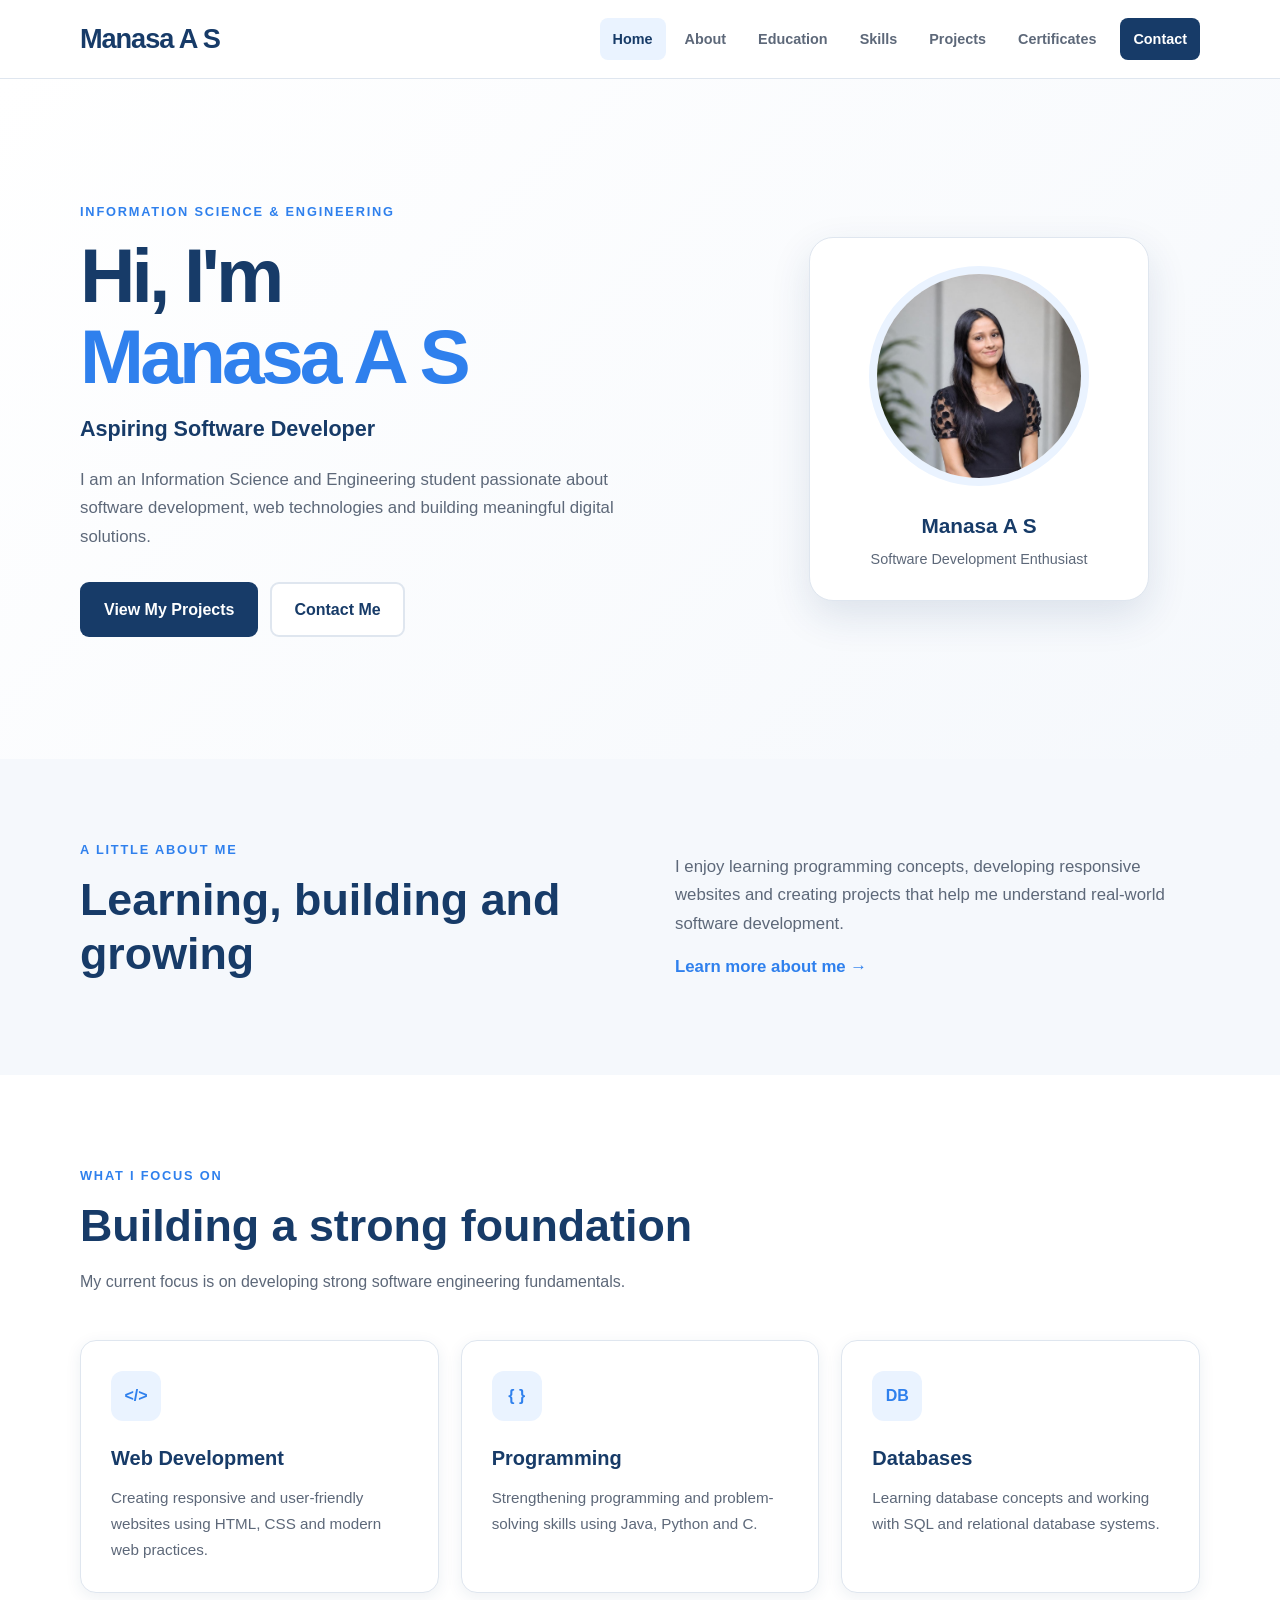
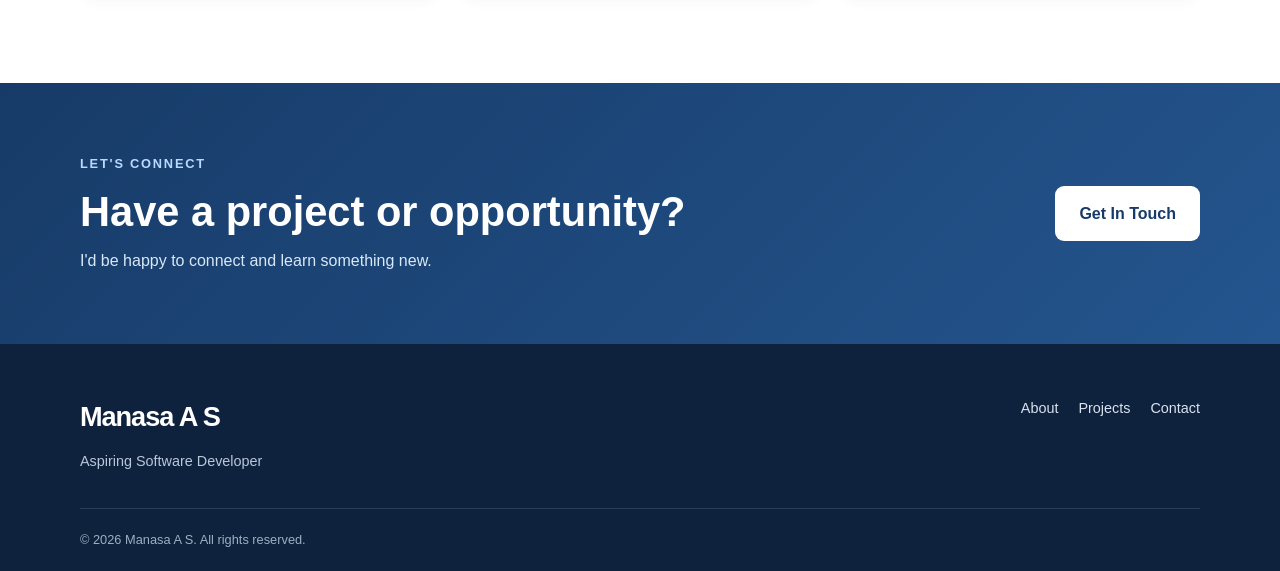
==== index.html @ eee05520 "create accessible portfolio" ====
<!DOCTYPE html>
<html lang="en">

<head>

    <!-- Basic Document Information -->
    <meta charset="UTF-8">

    <meta
        name="viewport"
        content="width=device-width, initial-scale=1.0">

    <meta
        name="description"
        content="Manasa A S - Information Science and Engineering student and aspiring software developer.">

    <meta
        name="author"
        content="Manasa A S">

    <meta
        name="robots"
        content="index, follow">

    <!-- Page Title -->
    <title>
        Manasa A S | Aspiring Software Developer
    </title>

    <!-- CSS -->
    <link
        rel="stylesheet"
        href="css/style.css">

</head>


<body>

    <!--
        Accessibility:
        Allows keyboard users to skip
        repetitive navigation.
    -->
    <a
        href="#main-content"
        class="skip-link">
        Skip to main content
    </a>


    <!-- ================= HEADER ================= -->

    <header class="site-header">

        <div class="container header-container">

            <!-- Logo -->

            <a
                href="index.html"
                class="logo"
                aria-label="Manasa A S - Home">

                Manasa A S<span> </span>

            </a>


            <!-- Mobile Menu Button -->

            <button
                type="button"
                class="menu-toggle"
                id="menu-toggle"
                aria-label="Open navigation menu"
                aria-expanded="false"
                aria-controls="main-navigation">

                <span></span>
                <span></span>
                <span></span>

            </button>


            <!-- Navigation -->

            <nav
                class="main-navigation"
                id="main-navigation"
                aria-label="Main navigation">

                <ul>

                    <li>
                        <a
                            href="index.html"
                            class="active"
                            aria-current="page">
                            Home
                        </a>
                    </li>

                    <li>
                        <a href="about.html">
                            About
                        </a>
                    </li>

                    <li>
                        <a href="education.html">
                            Education
                        </a>
                    </li>

                    <li>
                        <a href="skills.html">
                            Skills
                        </a>
                    </li>

                    <li>
                        <a href="projects.html">
                            Projects
                        </a>
                    </li>

                    <li>
                        <a href="certificates.html">
                            Certificates
                        </a>
                    </li>

                    <li>
                        <a
                            href="contact.html"
                            class="nav-contact">
                            Contact
                        </a>
                    </li>

                </ul>

            </nav>

        </div>

    </header>


    <!-- ================= MAIN ================= -->

    <main id="main-content">


        <!-- ================= HERO ================= -->

        <section
            class="hero section"
            aria-labelledby="hero-heading">

            <div class="container hero-container">


                <!-- Hero Content -->

                <div class="hero-content">

                    <p class="eyebrow">
                        INFORMATION SCIENCE & ENGINEERING
                    </p>


                    <h1 id="hero-heading">

                        Hi, I'm

                        <span>
                            Manasa A S
                        </span>

                    </h1>


                    <p class="hero-role">
                        Aspiring Software Developer
                    </p>


                    <p class="hero-description">

                        I am an Information Science and Engineering
                        student passionate about software development,
                        web technologies and building meaningful
                        digital solutions.

                    </p>


                    <div class="hero-buttons">

                        <a
                            href="projects.html"
                            class="btn btn-primary">

                            View My Projects

                        </a>


                        <a
                            href="contact.html"
                            class="btn btn-secondary">

                            Contact Me

                        </a>

                    </div>

                </div>


                <!-- Hero Image -->

                <div class="hero-visual">

                    <div class="profile-card">

                        <div class="profile-circle">

                            <img
                                src="images/profile.jpeg"
                                alt="Professional portrait of Manasa A S">

                        </div>


                        <div class="profile-info">

                            <h2>
                                Manasa A S
                            </h2>

                            <p>
                                Software Development Enthusiast
                            </p>

                        </div>

                    </div>

                </div>

            </div>

        </section>


        <!-- ================= INTRODUCTION ================= -->

        <section
            class="intro-section section-light"
            aria-labelledby="intro-heading">

            <div class="container intro-grid">


                <div>

                    <p class="section-label">
                        A LITTLE ABOUT ME
                    </p>

                    <h2 id="intro-heading">
                        Learning, building and growing
                    </h2>

                </div>


                <div>

                    <p>

                        I enjoy learning programming concepts,
                        developing responsive websites and
                        creating projects that help me understand
                        real-world software development.

                    </p>


                    <a
                        href="about.html"
                        class="text-link">

                        Learn more about me →

                    </a>

                </div>

            </div>

        </section>


        <!-- ================= FOCUS AREAS ================= -->

        <section
            class="section"
            aria-labelledby="focus-heading">

            <div class="container">


                <div class="section-heading">

                    <p class="section-label">
                        WHAT I FOCUS ON
                    </p>

                    <h2 id="focus-heading">
                        Building a strong foundation
                    </h2>

                    <p>
                        My current focus is on developing strong
                        software engineering fundamentals.
                    </p>

                </div>


                <div class="feature-grid">


                    <!-- Web Development -->

                    <article class="feature-card">

                        <div
                            class="feature-icon"
                            aria-hidden="true">

                            &lt;/&gt;

                        </div>


                        <h3>
                            Web Development
                        </h3>


                        <p>

                            Creating responsive and
                            user-friendly websites using
                            HTML, CSS and modern web practices.

                        </p>

                    </article>


                    <!-- Programming -->

                    <article class="feature-card">

                        <div
                            class="feature-icon"
                            aria-hidden="true">

                            { }

                        </div>


                        <h3>
                            Programming
                        </h3>


                        <p>

                            Strengthening programming and
                            problem-solving skills using
                            Java, Python and C.

                        </p>

                    </article>


                    <!-- Database -->

                    <article class="feature-card">

                        <div
                            class="feature-icon"
                            aria-hidden="true">

                            DB

                        </div>


                        <h3>
                            Databases
                        </h3>


                        <p>

                            Learning database concepts and
                            working with SQL and relational
                            database systems.

                        </p>

                    </article>

                </div>

            </div>

        </section>


        <!-- ================= CTA ================= -->

        <section
            class="cta-section"
            aria-labelledby="cta-heading">

            <div class="container cta-container">


                <div>

                    <p class="section-label">
                        LET'S CONNECT
                    </p>


                    <h2 id="cta-heading">
                        Have a project or opportunity?
                    </h2>


                    <p>
                        I'd be happy to connect and learn
                        something new.
                    </p>

                </div>


                <a
                    href="contact.html"
                    class="btn btn-light">

                    Get In Touch

                </a>

            </div>

        </section>

    </main>


    <!-- ================= FOOTER ================= -->

    <footer class="site-footer">

        <div class="container footer-container">


            <div>

                <a
                    href="index.html"
                    class="footer-logo">

                    Manasa A S<span></span>

                </a>


                <p>
                    Aspiring Software Developer
                </p>

            </div>


            <nav
                aria-label="Footer navigation">

                <ul class="footer-links">

                    <li>
                        <a href="about.html">
                            About
                        </a>
                    </li>

                    <li>
                        <a href="projects.html">
                            Projects
                        </a>
                    </li>

                    <li>
                        <a href="contact.html">
                            Contact
                        </a>
                    </li>

                </ul>

            </nav>

        </div>


        <div class="container copyright">

            <p>
                &copy; 2026 Manasa A S.
                All rights reserved.
            </p>

        </div>

    </footer>


    <!-- JavaScript -->

    <script src="js/script.js"></script>

</body>

</html>
---- css/style.css ----
/* =====================================================
   DESIGN SYSTEM
===================================================== */

:root {

    --primary: #173b68;

    --primary-dark: #102c4f;

    --accent: #2f80ed;

    --accent-light: #eaf3ff;

    --text: #172033;

    --text-light: #5d6879;

    --background: #ffffff;

    --background-soft: #f5f8fc;

    --border: #dfe6ef;

    --white: #ffffff;

    --shadow-sm:
        0 4px 16px rgba(23, 59, 104, 0.08);

    --shadow:
        0 15px 40px rgba(23, 59, 104, 0.12);

    --radius: 16px;

    --max-width: 1120px;

}


/* =====================================================
   RESET
===================================================== */

* {
    margin: 0;
    padding: 0;
    box-sizing: border-box;
}


html {
    scroll-behavior: smooth;
}


body {

    font-family:
        "Segoe UI",
        Roboto,
        Arial,
        sans-serif;

    color: var(--text);

    background: var(--background);

    line-height: 1.7;

    overflow-x: hidden;

}


img {
    max-width: 100%;
    display: block;
}


a {
    color: inherit;
    text-decoration: none;
}


ul {
    list-style: none;
}


button,
input,
textarea,
select {
    font: inherit;
}


/* =====================================================
   ACCESSIBILITY
===================================================== */

.skip-link {

    position: fixed;

    top: -100px;

    left: 20px;

    background: var(--primary);

    color: var(--white);

    padding: 12px 18px;

    border-radius: 8px;

    z-index: 9999;

    transition: top 0.2s ease;

}


.skip-link:focus {
    top: 20px;
}


a:focus-visible,
button:focus-visible,
input:focus-visible,
textarea:focus-visible,
select:focus-visible {

    outline: 3px solid var(--accent);

    outline-offset: 4px;

}


/* =====================================================
   CONTAINER
===================================================== */

.container {

    width: min(
        calc(100% - 40px),
        var(--max-width)
    );

    margin-inline: auto;

}


.section {
    padding: 90px 0;
}


.section-light {

    background:
        var(--background-soft);

    padding: 80px 0;

}


.section-label,
.eyebrow {

    color: var(--accent);

    font-size: 0.8rem;

    font-weight: 700;

    letter-spacing: 0.14em;

    margin-bottom: 12px;

}


.section-heading {

    max-width: 700px;

    margin-bottom: 45px;

}


.section-heading h2,
.intro-grid h2 {

    color: var(--primary);

    font-size:
        clamp(
            2rem,
            4vw,
            2.8rem
        );

    line-height: 1.2;

    margin-bottom: 15px;

}


.section-heading > p:last-child {

    color: var(--text-light);

}


/* =====================================================
   HEADER
===================================================== */

.site-header {

    position: sticky;

    top: 0;

    z-index: 1000;

    background:
        rgba(255, 255, 255, 0.96);

    backdrop-filter: blur(12px);

    border-bottom:
        1px solid var(--border);

}


.header-container {

    min-height: 78px;

    display: flex;

    align-items: center;

    justify-content: space-between;

    gap: 30px;

}


/* Logo */

.logo,
.footer-logo {

    font-size: 1.7rem;

    font-weight: 800;

    color: var(--primary);

    letter-spacing: -0.04em;

}


.logo span,
.footer-logo span {

    color: var(--accent);

}


/* Navigation */

.main-navigation ul {

    display: flex;

    align-items: center;

    gap: 6px;

}


.main-navigation a {

    display: block;

    padding: 9px 13px;

    color: var(--text-light);

    font-size: 0.9rem;

    font-weight: 600;

    border-radius: 8px;

    transition:
        color 0.2s ease,
        background 0.2s ease;

}


.main-navigation a:hover,
.main-navigation a.active {

    color: var(--primary);

    background: var(--accent-light);

}


.main-navigation .nav-contact {

    color: var(--white);

    background: var(--primary);

    margin-left: 5px;

}


.main-navigation .nav-contact:hover {

    color: var(--white);

    background: var(--primary-dark);

}


/* =====================================================
   MOBILE MENU
===================================================== */

.menu-toggle {

    display: none;

    width: 44px;

    height: 44px;

    border:
        1px solid var(--border);

    background: var(--white);

    border-radius: 10px;

    cursor: pointer;

    padding: 9px;

}


.menu-toggle span {

    display: block;

    height: 2px;

    margin: 5px 0;

    background: var(--primary);

    border-radius: 2px;

}


/* =====================================================
   HERO
===================================================== */

.hero {

    background:
        linear-gradient(
            135deg,
            #ffffff 0%,
            #f5f8fc 100%
        );

    min-height: 680px;

    display: flex;

    align-items: center;

}


.hero-container {

    display: grid;

    grid-template-columns:
        1.15fr
        0.85fr;

    align-items: center;

    gap: 80px;

}


.hero-content {
    max-width: 650px;
}


.hero h1 {

    color: var(--primary);

    font-size:
        clamp(
            2.8rem,
            6vw,
            4.8rem
        );

    line-height: 1.05;

    letter-spacing: -0.05em;

    margin-bottom: 15px;

}


.hero h1 span {

    color: var(--accent);

    display: block;

}


.hero-role {

    color: var(--primary);

    font-size: 1.35rem;

    font-weight: 700;

    margin-bottom: 18px;

}


.hero-description {

    color: var(--text-light);

    font-size: 1.05rem;

    max-width: 580px;

    margin-bottom: 30px;

}


/* =====================================================
   BUTTONS
===================================================== */

.hero-buttons {

    display: flex;

    flex-wrap: wrap;

    gap: 12px;

}


.btn {

    display: inline-flex;

    align-items: center;

    justify-content: center;

    min-height: 48px;

    padding: 12px 22px;

    border-radius: 9px;

    font-weight: 700;

    border: 2px solid transparent;

    transition:
        transform 0.2s ease,
        background 0.2s ease,
        color 0.2s ease;

}


.btn:hover {
    transform: translateY(-2px);
}


.btn-primary {

    background: var(--primary);

    color: var(--white);

}


.btn-primary:hover {

    background: var(--primary-dark);

}


.btn-secondary {

    color: var(--primary);

    background: var(--white);

    border-color: var(--border);

}


.btn-secondary:hover {

    border-color: var(--primary);

}


.btn-light {

    background: var(--white);

    color: var(--primary);

}


.btn-light:hover {

    background: var(--accent-light);

}


/* =====================================================
   PROFILE
===================================================== */

.hero-visual {

    display: flex;

    justify-content: center;

}


.profile-card {

    width: min(
        100%,
        340px
    );

    background: var(--white);

    padding: 28px;

    border:
        1px solid var(--border);

    border-radius: 24px;

    box-shadow: var(--shadow);

    text-align: center;

}


.profile-circle {

    width: 220px;

    height: 220px;

    margin:
        0 auto 22px;

    border-radius: 50%;

    overflow: hidden;

    background: var(--accent-light);

    border:
        8px solid var(--accent-light);

}


.profile-circle img {

    width: 100%;

    height: 100%;

    object-fit: cover;

}


.profile-info h2 {

    color: var(--primary);

    font-size: 1.3rem;

    margin-bottom: 4px;

}


.profile-info p {

    color: var(--text-light);

    font-size: 0.9rem;

}


/* =====================================================
   INTRODUCTION
===================================================== */

.intro-grid {

    display: grid;

    grid-template-columns:
        1fr
        1fr;

    gap: 70px;

    align-items: center;

}


.intro-grid > div:last-child {

    color: var(--text-light);

    font-size: 1.05rem;

}


.text-link {

    display: inline-block;

    color: var(--accent);

    font-weight: 700;

    margin-top: 15px;

}


.text-link:hover {
    text-decoration: underline;
}


/* =====================================================
   FEATURE CARDS
===================================================== */

.feature-grid {

    display: grid;

    grid-template-columns:
        repeat(3, 1fr);

    gap: 22px;

}


.feature-card {

    padding: 30px;

    background: var(--white);

    border:
        1px solid var(--border);

    border-radius: var(--radius);

    box-shadow: var(--shadow-sm);

    transition:
        transform 0.2s ease,
        box-shadow 0.2s ease;

}


.feature-card:hover {

    transform:
        translateY(-5px);

    box-shadow: var(--shadow);

}


.feature-icon {

    width: 50px;

    height: 50px;

    display: grid;

    place-items: center;

    background: var(--accent-light);

    color: var(--accent);

    border-radius: 12px;

    font-weight: 800;

    margin-bottom: 20px;

}


.feature-card h3 {

    color: var(--primary);

    font-size: 1.25rem;

    margin-bottom: 10px;

}


.feature-card p {

    color: var(--text-light);

    font-size: 0.95rem;

}


/* =====================================================
   CTA
===================================================== */

.cta-section {

    padding: 70px 0;

    background:
        linear-gradient(
            135deg,
            var(--primary),
            #24558e
        );

    color: var(--white);

}


.cta-container {

    display: flex;

    align-items: center;

    justify-content: space-between;

    gap: 30px;

}


.cta-container .section-label {

    color: #b9d9ff;

}


.cta-container h2 {

    font-size:
        clamp(
            1.8rem,
            4vw,
            2.6rem
        );

    line-height: 1.2;

    margin-bottom: 10px;

}


.cta-container p:last-child {

    color: #d9e8f8;

}


/* =====================================================
   FOOTER
===================================================== */

.site-footer {

    background: #0e223d;

    color: var(--white);

    padding-top: 50px;

}


.footer-container {

    display: flex;

    justify-content: space-between;

    gap: 40px;

}


.footer-logo {

    color: var(--white);

}


.footer-container p {

    color: #b9c7d8;

    margin-top: 8px;

    font-size: 0.9rem;

}


.footer-links {

    display: flex;

    gap: 20px;

    flex-wrap: wrap;

}


.footer-links a {

    color: #d9e2ed;

    font-size: 0.9rem;

}


.footer-links a:hover {

    color: var(--white);

    text-decoration: underline;

}


.copyright {

    border-top:
        1px solid
        rgba(255, 255, 255, 0.12);

    margin-top: 35px;

    padding: 20px 0;

    color: #9eafc3;

    font-size: 0.8rem;

}


/* =====================================================
   RESPONSIVE - TABLET
===================================================== */

@media (max-width: 1000px) {

    .main-navigation ul {
        gap: 0;
    }

    .main-navigation a {
        padding-inline: 9px;
    }

    .hero-container {
        gap: 45px;
    }

}


/* =====================================================
   RESPONSIVE - MOBILE MENU
===================================================== */

@media (max-width: 850px) {

    .menu-toggle {
        display: block;
    }


    .main-navigation {

        position: absolute;

        top: 78px;

        left: 0;

        right: 0;

        background: var(--white);

        border-bottom:
            1px solid var(--border);

        display: none;

    }


    .main-navigation.open {
        display: block;
    }


    .main-navigation ul {

        flex-direction: column;

        align-items: stretch;

        padding:
            15px 20px 20px;

    }


    .main-navigation a {

        padding:
            13px 15px;

    }


    .main-navigation .nav-contact {

        margin-left: 0;

        margin-top: 5px;

        text-align: center;

    }


    .hero-container {

        grid-template-columns: 1fr;

        text-align: center;

    }


    .hero-description {

        margin-inline: auto;

    }


    .hero-buttons {

        justify-content: center;

    }


    .feature-grid {

        grid-template-columns:
            1fr 1fr;

    }


    .intro-grid {

        grid-template-columns: 1fr;

        gap: 25px;

    }


    .cta-container {

        flex-direction: column;

        align-items: flex-start;

    }

}


/* =====================================================
   RESPONSIVE - SMALL MOBILE
===================================================== */

@media (max-width: 600px) {

    .container {

        width:
            min(
                calc(100% - 28px),
                var(--max-width)
            );

    }


    .section {

        padding: 65px 0;

    }


    .section-light {

        padding: 60px 0;

    }


    .hero {

        min-height: auto;

        padding: 75px 0;

    }


    .hero h1 {

        font-size: 2.8rem;

    }


    .hero-role {

        font-size: 1.15rem;

    }


    .profile-circle {

        width: 185px;

        height: 185px;

    }


    .feature-grid {

        grid-template-columns: 1fr;

    }


    .hero-buttons {

        flex-direction: column;

    }


    .hero-buttons .btn {

        width: 100%;

    }


    .footer-container {

        flex-direction: column;

    }


    .footer-links {

        gap: 12px;

    }

}


/* =====================================================
   REDUCED MOTION ACCESSIBILITY
===================================================== */

@media (prefers-reduced-motion: reduce) {

    html {
        scroll-behavior: auto;
    }


    *,
    *::before,
    *::after {

        transition-duration:
            0.01ms !important;

        animation-duration:
            0.01ms !important;

        animation-iteration-count:
            1 !important;

    }

}
/* =====================================================
   INNER PAGE HERO
===================================================== */

.page-hero {

    padding: 90px 0;

    background:
        linear-gradient(
            135deg,
            #f5f8fc,
            #eaf3ff
        );

    border-bottom:
        1px solid var(--border);

}


.page-hero h1 {

    color: var(--primary);

    font-size:
        clamp(
            2.5rem,
            6vw,
            4rem
        );

    line-height: 1.1;

    letter-spacing: -0.04em;

    margin-bottom: 15px;

}


.page-hero > div > p:last-child {

    color: var(--text-light);

    max-width: 650px;

    font-size: 1.05rem;

}


/* =====================================================
   ABOUT PAGE
===================================================== */

.about-grid {

    display: grid;

    grid-template-columns:
        0.8fr
        1.2fr;

    gap: 80px;

    align-items: center;

}


.about-image-frame {

    width: min(
        100%,
        380px
    );

    margin-inline: auto;

    padding: 12px;

    background: var(--white);

    border:
        1px solid var(--border);

    border-radius: 24px;

    box-shadow: var(--shadow);

}


.about-image-frame img {

    width: 100%;

    aspect-ratio: 4 / 5;

    object-fit: cover;

    border-radius: 16px;

}


.about-content h2 {

    color: var(--primary);

    font-size:
        clamp(
            2rem,
            4vw,
            2.8rem
        );

    line-height: 1.2;

    margin-bottom: 25px;

}


.about-content p {

    color: var(--text-light);

    margin-bottom: 18px;

}


.about-buttons {

    display: flex;

    flex-wrap: wrap;

    gap: 12px;

    margin-top: 28px;

}


/* =====================================================
   GOAL BOX
===================================================== */

.goal-box {

    display: grid;

    grid-template-columns:
        1fr
        1fr;

    gap: 60px;

    padding: 45px;

    background: var(--background-soft);

    border:
        1px solid var(--border);

    border-radius: var(--radius);

}


.goal-box h2 {

    color: var(--primary);

    font-size:
        clamp(
            1.8rem,
            4vw,
            2.5rem
        );

    line-height: 1.2;

}


.goal-box > p {

    color: var(--text-light);

    font-size: 1.02rem;

}


/* =====================================================
   ABOUT RESPONSIVE
===================================================== */

@media (max-width: 850px) {

    .about-grid {

        grid-template-columns: 1fr;

        gap: 45px;

    }


    .about-content {

        text-align: center;

    }


    .about-content .section-label {

        text-align: center;

    }


    .about-buttons {

        justify-content: center;

    }


    .goal-box {

        grid-template-columns: 1fr;

        gap: 25px;

    }

}


@media (max-width: 600px) {

    .page-hero {

        padding: 65px 0;

    }


    .goal-box {

        padding: 30px 22px;

    }

}
/* =====================================================
   EDUCATION TIMELINE
===================================================== */

.education-timeline {

    position: relative;

    max-width: 900px;

    margin: 0 auto;

    padding-left: 55px;

}


/* Vertical line */

.education-timeline::before {

    content: "";

    position: absolute;

    left: 20px;

    top: 0;

    bottom: 0;

    width: 2px;

    background:
        var(--border);

}


.education-item {

    position: relative;

    margin-bottom: 35px;

}


.education-item:last-child {

    margin-bottom: 0;

}


/* Number marker */

.education-marker {

    position: absolute;

    left: -55px;

    top: 25px;

    width: 42px;

    height: 42px;

    display: grid;

    place-items: center;

    border-radius: 50%;

    background: var(--primary);

    color: var(--white);

    border: 5px solid var(--white);

    box-shadow:
        0 0 0 1px var(--border);

    z-index: 2;

}


.education-marker span {

    font-size: 0.72rem;

    font-weight: 800;

}


/* Education card */

.education-card {

    padding: 30px;

    background: var(--white);

    border:
        1px solid var(--border);

    border-radius: var(--radius);

    box-shadow: var(--shadow-sm);

    transition:
        transform 0.2s ease,
        box-shadow 0.2s ease;

}


.education-card:hover {

    transform: translateY(-4px);

    box-shadow: var(--shadow);

}


.education-card-top {

    display: flex;

    justify-content: space-between;

    align-items: center;

    gap: 15px;

    margin-bottom: 18px;

}


.education-tag {

    display: inline-flex;

    padding: 5px 10px;

    border-radius: 50px;

    background: var(--accent-light);

    color: var(--accent);

    font-size: 0.7rem;

    font-weight: 800;

    letter-spacing: 0.08em;

}


.education-period {

    color: var(--text-light);

    font-size: 0.85rem;

    font-weight: 600;

}


.education-card h3 {

    color: var(--primary);

    font-size: 1.45rem;

    line-height: 1.3;

    margin-bottom: 5px;

}


.education-card h4 {

    color: var(--accent);

    font-size: 1rem;

    margin-bottom: 12px;

}


.education-institute {

    color: var(--primary) !important;

    font-weight: 700;

    margin-bottom: 15px !important;

}


.education-card > p {

    color: var(--text-light);

    font-size: 0.95rem;

}


.education-subjects {

    display: flex;

    flex-wrap: wrap;

    gap: 8px;

    margin-top: 20px;

}


.education-subjects span {

    padding: 6px 11px;

    background: var(--background-soft);

    color: var(--text-light);

    border:
        1px solid var(--border);

    border-radius: 7px;

    font-size: 0.78rem;

    font-weight: 600;

}


/* =====================================================
   LEARNING BOX
===================================================== */

.learning-box {

    display: grid;

    grid-template-columns:
        1fr
        1fr;

    align-items: center;

    gap: 70px;

}


.learning-box h2 {

    color: var(--primary);

    font-size:
        clamp(
            2rem,
            4vw,
            2.8rem
        );

    line-height: 1.2;

}


.learning-box > div:last-child p {

    color: var(--text-light);

}


/* =====================================================
   EDUCATION RESPONSIVE
===================================================== */

@media (max-width: 700px) {

    .education-timeline {

        padding-left: 45px;

    }


    .education-timeline::before {

        left: 16px;

    }


    .education-marker {

        left: -45px;

        width: 35px;

        height: 35px;

        border-width: 4px;

    }


    .education-marker span {

        font-size: 0.65rem;

    }


    .education-card {

        padding: 23px;

    }


    .education-card-top {

        align-items: flex-start;

        flex-direction: column;

        gap: 8px;

    }


    .learning-box {

        grid-template-columns: 1fr;

        gap: 25px;

    }

}


@media (max-width: 450px) {

    .education-timeline {

        padding-left: 38px;

    }


    .education-timeline::before {

        left: 12px;

    }


    .education-marker {

        left: -38px;

        width: 27px;

        height: 27px;

        border-width: 3px;

    }


    .education-marker span {

        font-size: 0.55rem;

    }

}
/* =====================================================
   SKILLS PAGE
===================================================== */

.skills-intro {

    display: grid;

    grid-template-columns:
        1fr
        1fr;

    gap: 70px;

    align-items: center;

}


.skills-intro h2 {

    color: var(--primary);

    font-size:
        clamp(
            2rem,
            4vw,
            2.8rem
        );

    line-height: 1.2;

}


.skills-intro > p {

    color: var(--text-light);

    font-size: 1.05rem;

}


/* =====================================================
   SKILL CARDS
===================================================== */

.skills-grid {

    display: grid;

    grid-template-columns:
        repeat(3, 1fr);

    gap: 22px;

}


.skill-card {

    padding: 28px;

    background: var(--white);

    border:
        1px solid var(--border);

    border-radius: var(--radius);

    box-shadow: var(--shadow-sm);

    transition:
        transform 0.2s ease,
        box-shadow 0.2s ease;

}


.skill-card:hover {

    transform: translateY(-5px);

    box-shadow: var(--shadow);

}


.skill-card-top {

    display: flex;

    align-items: center;

    justify-content: space-between;

    gap: 15px;

    margin-bottom: 20px;

}


.skill-icon {

    min-width: 52px;

    height: 52px;

    padding: 6px;

    display: grid;

    place-items: center;

    background: var(--accent-light);

    color: var(--accent);

    border-radius: 12px;

    font-size: 0.75rem;

    font-weight: 800;

    text-align: center;

}


.skill-level {

    padding: 5px 10px;

    border-radius: 50px;

    background: var(--background-soft);

    border:
        1px solid var(--border);

    color: var(--text-light);

    font-size: 0.7rem;

    font-weight: 700;

}


.skill-card h3 {

    color: var(--primary);

    font-size: 1.3rem;

    margin-bottom: 10px;

}


.skill-card > p {

    color: var(--text-light);

    font-size: 0.92rem;

}


.skill-tags {

    display: flex;

    flex-wrap: wrap;

    gap: 7px;

    margin-top: 20px;

}


.skill-tags span {

    padding: 5px 9px;

    border-radius: 6px;

    background: var(--accent-light);

    color: var(--primary);

    font-size: 0.7rem;

    font-weight: 600;

}


/* =====================================================
   CORE SKILLS
===================================================== */

.core-skills {

    display: grid;

    grid-template-columns:
        1fr
        1fr;

    gap: 18px;

}


.core-skill {

    display: flex;

    gap: 20px;

    padding: 25px;

    border:
        1px solid var(--border);

    border-radius: var(--radius);

    background: var(--white);

}


.core-number {

    flex-shrink: 0;

    color: var(--accent);

    font-size: 0.8rem;

    font-weight: 800;

}


.core-skill h3 {

    color: var(--primary);

    font-size: 1.05rem;

    margin-bottom: 7px;

}


.core-skill p {

    color: var(--text-light);

    font-size: 0.88rem;

}


/* =====================================================
   TOOLS
===================================================== */

.tools-list {

    display: flex;

    flex-wrap: wrap;

    gap: 12px;

}


.tools-list span {

    padding: 12px 18px;

    background: var(--white);

    border:
        1px solid var(--border);

    border-radius: 9px;

    color: var(--primary);

    font-weight: 700;

    font-size: 0.9rem;

    transition:
        border-color 0.2s ease,
        transform 0.2s ease;

}


.tools-list span:hover {

    border-color: var(--accent);

    transform: translateY(-2px);

}


/* =====================================================
   SKILLS RESPONSIVE
===================================================== */

@media (max-width: 900px) {

    .skills-grid {

        grid-template-columns:
            1fr 1fr;

    }


    .skills-intro {

        grid-template-columns: 1fr;

        gap: 25px;

    }


    .core-skills {

        grid-template-columns: 1fr;

    }

}


@media (max-width: 600px) {

    .skills-grid {

        grid-template-columns: 1fr;

    }


    .skill-card {

        padding: 23px;

    }


    .core-skill {

        padding: 20px;

        gap: 14px;

    }

}
/* =====================================================
   PROJECTS PAGE
===================================================== */

.projects-grid {

    display: grid;

    grid-template-columns:
        repeat(2, 1fr);

    gap: 28px;

}


/* =====================================================
   PROJECT CARD
===================================================== */

.project-card {

    overflow: hidden;

    background: var(--white);

    border:
        1px solid var(--border);

    border-radius: 18px;

    box-shadow: var(--shadow-sm);

    transition:
        transform 0.25s ease,
        box-shadow 0.25s ease;

}


.project-card:hover {

    transform:
        translateY(-6px);

    box-shadow: var(--shadow);

}


/* =====================================================
   PROJECT VISUAL
===================================================== */

.project-visual {

    min-height: 230px;

    display: flex;

    align-items: flex-end;

    padding: 28px;

    position: relative;

    overflow: hidden;

}


/*
    Modern abstract visual backgrounds.
    These don't require external images.
*/

.project-one {

    background:
        linear-gradient(
            135deg,
            #173b68,
            #2f80ed
        );

}


.project-two {

    background:
        linear-gradient(
            135deg,
            #102c4f,
            #4a78a8
        );

}


.project-three {

    background:
        linear-gradient(
            135deg,
            #214d75,
            #3d91c9
        );

}


.project-four {

    background:
        linear-gradient(
            135deg,
            #173b68,
            #557da8
        );

}


/* Decorative shapes */

.project-visual::before {

    content: "";

    position: absolute;

    width: 180px;

    height: 180px;

    border:
        1px solid
        rgba(255, 255, 255, 0.18);

    border-radius: 50%;

    top: -70px;

    right: -50px;

}


.project-visual::after {

    content: "";

    position: absolute;

    width: 100px;

    height: 100px;

    border:
        1px solid
        rgba(255, 255, 255, 0.12);

    border-radius: 20px;

    bottom: -40px;

    right: 40px;

    transform: rotate(25deg);

}


.project-visual-content {

    position: relative;

    z-index: 1;

    color: var(--white);

}


.project-visual-content span {

    display: block;

    font-size: 0.7rem;

    font-weight: 700;

    letter-spacing: 0.15em;

    opacity: 0.75;

    margin-bottom: 8px;

}


.project-visual-content strong {

    font-size:
        clamp(
            1.8rem,
            4vw,
            2.5rem
        );

    line-height: 1;

    letter-spacing: -0.04em;

}


/* =====================================================
   PROJECT CONTENT
===================================================== */

.project-content {

    padding: 28px;

}


.project-meta {

    margin-bottom: 12px;

}


.project-meta span {

    color: var(--accent);

    font-size: 0.7rem;

    font-weight: 800;

    letter-spacing: 0.1em;

}


.project-content h3 {

    color: var(--primary);

    font-size: 1.45rem;

    line-height: 1.3;

    margin-bottom: 12px;

}


.project-content > p {

    color: var(--text-light);

    font-size: 0.92rem;

}


/* =====================================================
   PROJECT TAGS
===================================================== */

.project-tags {

    display: flex;

    flex-wrap: wrap;

    gap: 7px;

    margin-top: 20px;

}


.project-tags span {

    padding:
        5px 9px;

    background:
        var(--background-soft);

    border:
        1px solid var(--border);

    border-radius: 6px;

    color: var(--text-light);

    font-size: 0.7rem;

    font-weight: 600;

}


/* =====================================================
   PROJECT ACTION
===================================================== */

.project-actions {

    margin-top: 23px;

    padding-top: 20px;

    border-top:
        1px solid var(--border);

}


.project-link {

    color: var(--accent);

    font-size: 0.9rem;

    font-weight: 700;

}


.project-link:hover {

    text-decoration: underline;

}


/* =====================================================
   DEVELOPMENT PROCESS
===================================================== */

.process-grid {

    display: grid;

    grid-template-columns:
        repeat(4, 1fr);

    gap: 18px;

}


.process-card {

    padding: 25px;

    background: var(--white);

    border:
        1px solid var(--border);

    border-radius: var(--radius);

}


.process-number {

    display: inline-block;

    color: var(--accent);

    font-size: 0.75rem;

    font-weight: 800;

    margin-bottom: 15px;

}


.process-card h3 {

    color: var(--primary);

    font-size: 1.1rem;

    margin-bottom: 8px;

}


.process-card p {

    color: var(--text-light);

    font-size: 0.88rem;

}


/* =====================================================
   PROJECT RESPONSIVE
===================================================== */

@media (max-width: 900px) {

    .projects-grid {

        grid-template-columns: 1fr;

    }


    .process-grid {

        grid-template-columns:
            1fr 1fr;

    }

}


@media (max-width: 600px) {

    .project-visual {

        min-height: 200px;

        padding: 22px;

    }


    .project-content {

        padding: 23px;

    }


    .process-grid {

        grid-template-columns: 1fr;

    }

}
/* =====================================================
   CERTIFICATES PAGE
===================================================== */

.certificates-grid {

    display: grid;

    grid-template-columns:
        repeat(2, 1fr);

    gap: 22px;

}


/* =====================================================
   CERTIFICATE CARD
===================================================== */

.certificate-card {

    display: grid;

    grid-template-columns: 100px 1fr;

    gap: 25px;

    padding: 28px;

    background: var(--white);

    border:
        1px solid var(--border);

    border-radius: var(--radius);

    box-shadow: var(--shadow-sm);

    transition:
        transform 0.2s ease,
        box-shadow 0.2s ease;

}


.certificate-card:hover {

    transform:
        translateY(-5px);

    box-shadow: var(--shadow);

}


/* =====================================================
   CERTIFICATE ICON
===================================================== */

.certificate-icon {

    width: 100px;

    height: 125px;

    display: flex;

    align-items: center;

    justify-content: center;

    text-align: center;

    padding: 10px;

    background:
        var(--accent-light);

    color:
        var(--accent);

    border:
        1px solid var(--border);

    border-radius: 8px;

    font-size: 0.75rem;

    font-weight: 800;

    position: relative;

}


/* Certificate decorative border */

.certificate-icon::before {

    content: "";

    position: absolute;

    inset: 7px;

    border:
        1px solid
        rgba(47, 128, 237, 0.2);

    border-radius: 4px;

}


/* =====================================================
   CERTIFICATE CONTENT
===================================================== */

.certificate-category {

    color: var(--accent);

    font-size: 0.68rem;

    font-weight: 800;

    letter-spacing: 0.1em;

}


.certificate-content h3 {

    margin-top: 9px;

    margin-bottom: 9px;

    color: var(--primary);

    font-size: 1.25rem;

}


.certificate-content > p {

    color: var(--text-light);

    font-size: 0.88rem;

}


/* =====================================================
   CERTIFICATE INFO
===================================================== */

.certificate-info {

    display: flex;

    flex-wrap: wrap;

    gap: 7px;

    margin-top: 17px;

}


.certificate-info span {

    padding:
        5px 9px;

    background:
        var(--background-soft);

    color:
        var(--text-light);

    border:
        1px solid var(--border);

    border-radius: 6px;

    font-size: 0.68rem;

    font-weight: 600;

}


/* =====================================================
   CERTIFICATE LINK
===================================================== */

.certificate-link {

    display: inline-block;

    margin-top: 18px;

    color: var(--accent);

    font-size: 0.82rem;

    font-weight: 700;

}


.certificate-link:hover {

    text-decoration: underline;

}


/* =====================================================
   LEARNING GRID
===================================================== */

.learning-grid {

    display: grid;

    grid-template-columns:
        repeat(4, 1fr);

    gap: 18px;

}


.learning-card {

    padding: 25px;

    background: var(--white);

    border:
        1px solid var(--border);

    border-radius: var(--radius);

}


.learning-number {

    display: block;

    margin-bottom: 17px;

    color: var(--accent);

    font-size: 0.75rem;

    font-weight: 800;

}


.learning-card h3 {

    color: var(--primary);

    font-size: 1.05rem;

    margin-bottom: 8px;

}


.learning-card p {

    color: var(--text-light);

    font-size: 0.86rem;

}


/* =====================================================
   CERTIFICATE RESPONSIVE
===================================================== */

@media (max-width: 900px) {

    .certificates-grid {

        grid-template-columns: 1fr;

    }


    .learning-grid {

        grid-template-columns:
            1fr 1fr;

    }

}


@media (max-width: 550px) {

    .certificate-card {

        grid-template-columns: 1fr;

        gap: 20px;

        padding: 23px;

    }


    .certificate-icon {

        width: 85px;

        height: 105px;

    }


    .learning-grid {

        grid-template-columns: 1fr;

    }

}
/* =====================================================
   CONTACT PAGE
===================================================== */

.contact-layout {

    display: grid;

    grid-template-columns:
        0.9fr
        1.1fr;

    gap: 70px;

    align-items: start;

}


.contact-info h2 {

    color: var(--primary);

    font-size:
        clamp(
            2rem,
            4vw,
            2.8rem
        );

    line-height: 1.2;

    margin-bottom: 18px;

}


.contact-description {

    color: var(--text-light);

    max-width: 520px;

    margin-bottom: 30px;

}


/* =====================================================
   CONTACT ITEMS
===================================================== */

.contact-item {

    display: flex;

    align-items: center;

    gap: 15px;

    padding: 17px 0;

    border-bottom:
        1px solid var(--border);

    color: inherit;

}


.contact-item:hover {

    color: inherit;

}


.contact-icon {

    width: 45px;

    height: 45px;

    flex-shrink: 0;

    display: grid;

    place-items: center;

    background:
        var(--accent-light);

    color:
        var(--accent);

    border-radius: 10px;

    font-size: 0.75rem;

    font-weight: 800;

}


.contact-item strong {

    display: block;

    color: var(--primary);

    font-size: 0.9rem;

    margin-bottom: 3px;

}


.contact-item small {

    display: block;

    color: var(--text-light);

    font-size: 0.78rem;

}


/* =====================================================
   AVAILABILITY
===================================================== */

.availability {

    display: flex;

    gap: 13px;

    margin-top: 28px;

    padding: 18px;

    background:
        var(--background-soft);

    border:
        1px solid var(--border);

    border-radius: 10px;

}


.availability-dot {

    width: 10px;

    height: 10px;

    flex-shrink: 0;

    margin-top: 5px;

    border-radius: 50%;

    background:
        #2e9d5b;

    box-shadow:
        0 0 0 5px
        rgba(46, 157, 91, 0.1);

}


.availability strong {

    display: block;

    color: var(--primary);

    font-size: 0.82rem;

    margin-bottom: 4px;

}


.availability p {

    color: var(--text-light);

    font-size: 0.75rem;

}


/* =====================================================
   CONTACT FORM
===================================================== */

.contact-form-wrapper {

    padding: 32px;

    background:
        var(--white);

    border:
        1px solid var(--border);

    border-radius: 18px;

    box-shadow:
        var(--shadow-sm);

}


.contact-form {

    display: flex;

    flex-direction: column;

    gap: 20px;

}


.form-group {

    display: flex;

    flex-direction: column;

    gap: 7px;

}


.form-group label {

    color:
        var(--primary);

    font-size:
        0.82rem;

    font-weight:
        700;

}


.form-group input,
.form-group textarea {

    width: 100%;

    padding: 13px 14px;

    border:
        1px solid var(--border);

    border-radius: 8px;

    background:
        var(--background-soft);

    color:
        var(--primary);

    font-family:
        inherit;

    font-size:
        0.9rem;

    outline: none;

    transition:
        border-color 0.2s ease,
        box-shadow 0.2s ease;

}


.form-group textarea {

    resize: vertical;

    min-height: 150px;

}


.form-group input::placeholder,
.form-group textarea::placeholder {

    color:
        #9aa5b1;

}


.form-group input:focus,
.form-group textarea:focus {

    border-color:
        var(--accent);

    box-shadow:
        0 0 0 3px
        rgba(47, 128, 237, 0.1);

}


.form-group input.invalid,
.form-group textarea.invalid {

    border-color:
        #d9534f;

}


.form-error {

    min-height: 15px;

    color:
        #c53f3b;

    font-size:
        0.72rem;

}


.form-submit {

    width: 100%;

    border: none;

    cursor: pointer;

    font-family: inherit;

}


.form-status {

    min-height: 20px;

    text-align: center;

    font-size: 0.82rem;

    font-weight: 600;

}


.form-status.success {

    color:
        #287a49;

}


.form-status.error {

    color:
        #c53f3b;

}


/* =====================================================
   SOCIAL GRID
===================================================== */

.social-grid {

    display: grid;

    grid-template-columns:
        1fr
        1fr;

    gap: 18px;

}


.social-card {

    display: flex;

    align-items: center;

    gap: 16px;

    padding: 22px;

    background:
        var(--white);

    border:
        1px solid var(--border);

    border-radius: 12px;

    transition:
        transform 0.2s ease,
        box-shadow 0.2s ease;

}


.social-card:hover {

    transform:
        translateY(-4px);

    box-shadow:
        var(--shadow-sm);

}


.social-short {

    width: 45px;

    height: 45px;

    display: grid;

    place-items: center;

    flex-shrink: 0;

    border-radius: 10px;

    background:
        var(--accent-light);

    color:
        var(--accent);

    font-size: 0.72rem;

    font-weight: 800;

}


.social-card h3 {

    color:
        var(--primary);

    font-size:
        1rem;

    margin-bottom: 3px;

}


.social-card p {

    color:
        var(--text-light);

    font-size:
        0.78rem;

}


.social-arrow {

    margin-left: auto;

    color:
        var(--accent);

    font-size:
        1.2rem;

}


/* =====================================================
   CONTACT RESPONSIVE
===================================================== */

@media (max-width: 850px) {

    .contact-layout {

        grid-template-columns: 1fr;

        gap: 40px;

    }

}


@media (max-width: 550px) {

    .contact-form-wrapper {

        padding: 22px;

    }


    .social-grid {

        grid-template-columns: 1fr;

    }

}
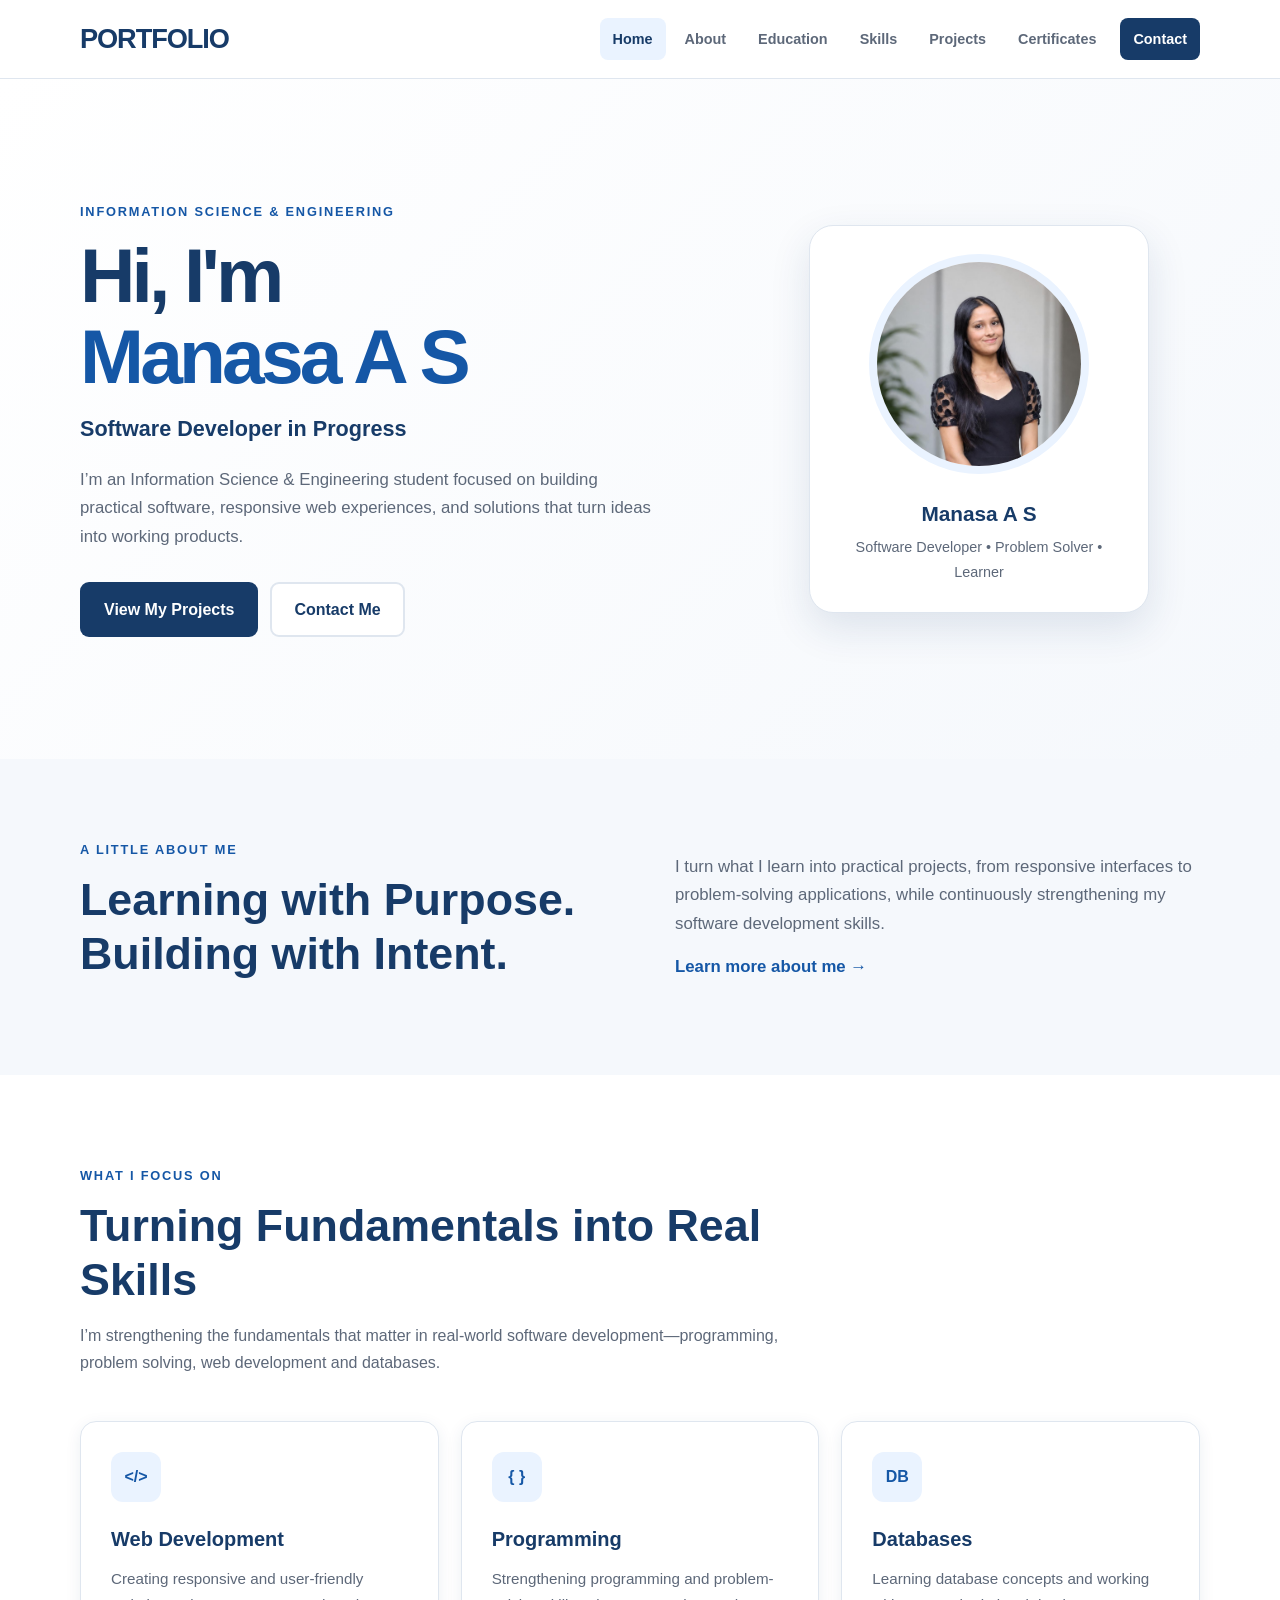
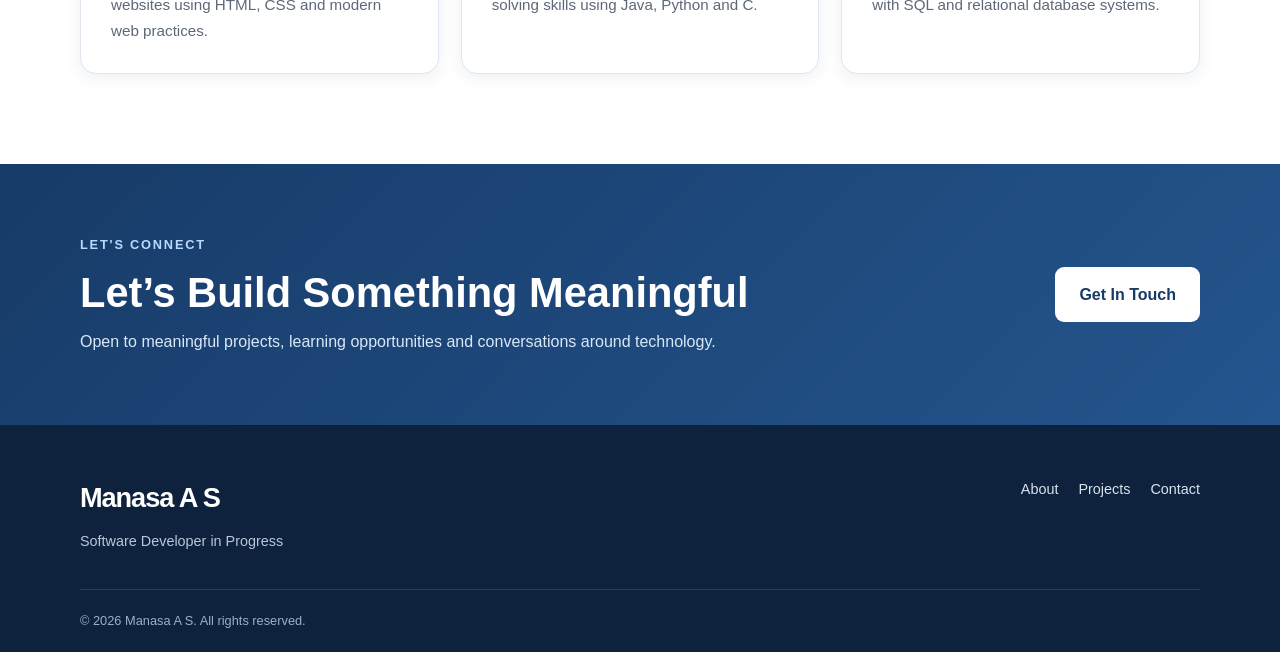
==== commit f69b9930: "updated5" ====
--- a/index.html
+++ b/index.html
@@ -60,9 +60,9 @@
             <a
                 href="index.html"
                 class="logo"
-                aria-label="Manasa A S - Home">
-
-                Manasa A S<span> </span>
+                aria-label="PORTFOLIO - Home">
+
+                PORTFOLIO<span> </span>
 
             </a>
 
@@ -184,16 +184,16 @@
 
 
                     <p class="hero-role">
-                        Aspiring Software Developer
+                        Software Developer in Progress
                     </p>
 
 
                     <p class="hero-description">
 
-                        I am an Information Science and Engineering
-                        student passionate about software development,
-                        web technologies and building meaningful
-                        digital solutions.
+                        I’m an Information Science & Engineering student 
+                        focused on building practical software, responsive 
+                        web experiences, and solutions that turn ideas into 
+                        working products.
 
                     </p>
 
@@ -244,7 +244,7 @@
                             </h2>
 
                             <p>
-                                Software Development Enthusiast
+                                Software Developer • Problem Solver • Learner
                             </p>
 
                         </div>
@@ -274,7 +274,7 @@
                     </p>
 
                     <h2 id="intro-heading">
-                        Learning, building and growing
+                        Learning with Purpose. Building with Intent.
                     </h2>
 
                 </div>
@@ -284,10 +284,9 @@
 
                     <p>
 
-                        I enjoy learning programming concepts,
-                        developing responsive websites and
-                        creating projects that help me understand
-                        real-world software development.
+                        I turn what I learn into practical projects, 
+                        from responsive interfaces to problem-solving applications, 
+                        while continuously strengthening my software development skills.
 
                     </p>
 
@@ -323,12 +322,13 @@
                     </p>
 
                     <h2 id="focus-heading">
-                        Building a strong foundation
+                        Turning Fundamentals into Real Skills
                     </h2>
 
                     <p>
-                        My current focus is on developing strong
-                        software engineering fundamentals.
+                        I’m strengthening the fundamentals that matter 
+                        in real-world software development—programming, 
+                        problem solving, web development and databases.
                     </p>
 
                 </div>
@@ -447,13 +447,13 @@
 
 
                     <h2 id="cta-heading">
-                        Have a project or opportunity?
+                        Let’s Build Something Meaningful
                     </h2>
 
 
                     <p>
-                        I'd be happy to connect and learn
-                        something new.
+                        Open to meaningful projects, learning 
+                        opportunities and conversations around technology.
                     </p>
 
                 </div>
@@ -493,7 +493,7 @@
 
 
                 <p>
-                    Aspiring Software Developer
+                    Software Developer in Progress
                 </p>
 
             </div>
--- a/css/style.css
+++ b/css/style.css
@@ -8,7 +8,7 @@
 
     --primary-dark: #102c4f;
 
-    --accent: #2f80ed;
+    --accent: #1557a6;
 
     --accent-light: #eaf3ff;
 
@@ -1012,7 +1012,7 @@
     }
 
 
-    .main-navigation.open {
+    .main-navigation.active {
         display: block;
     }
 
